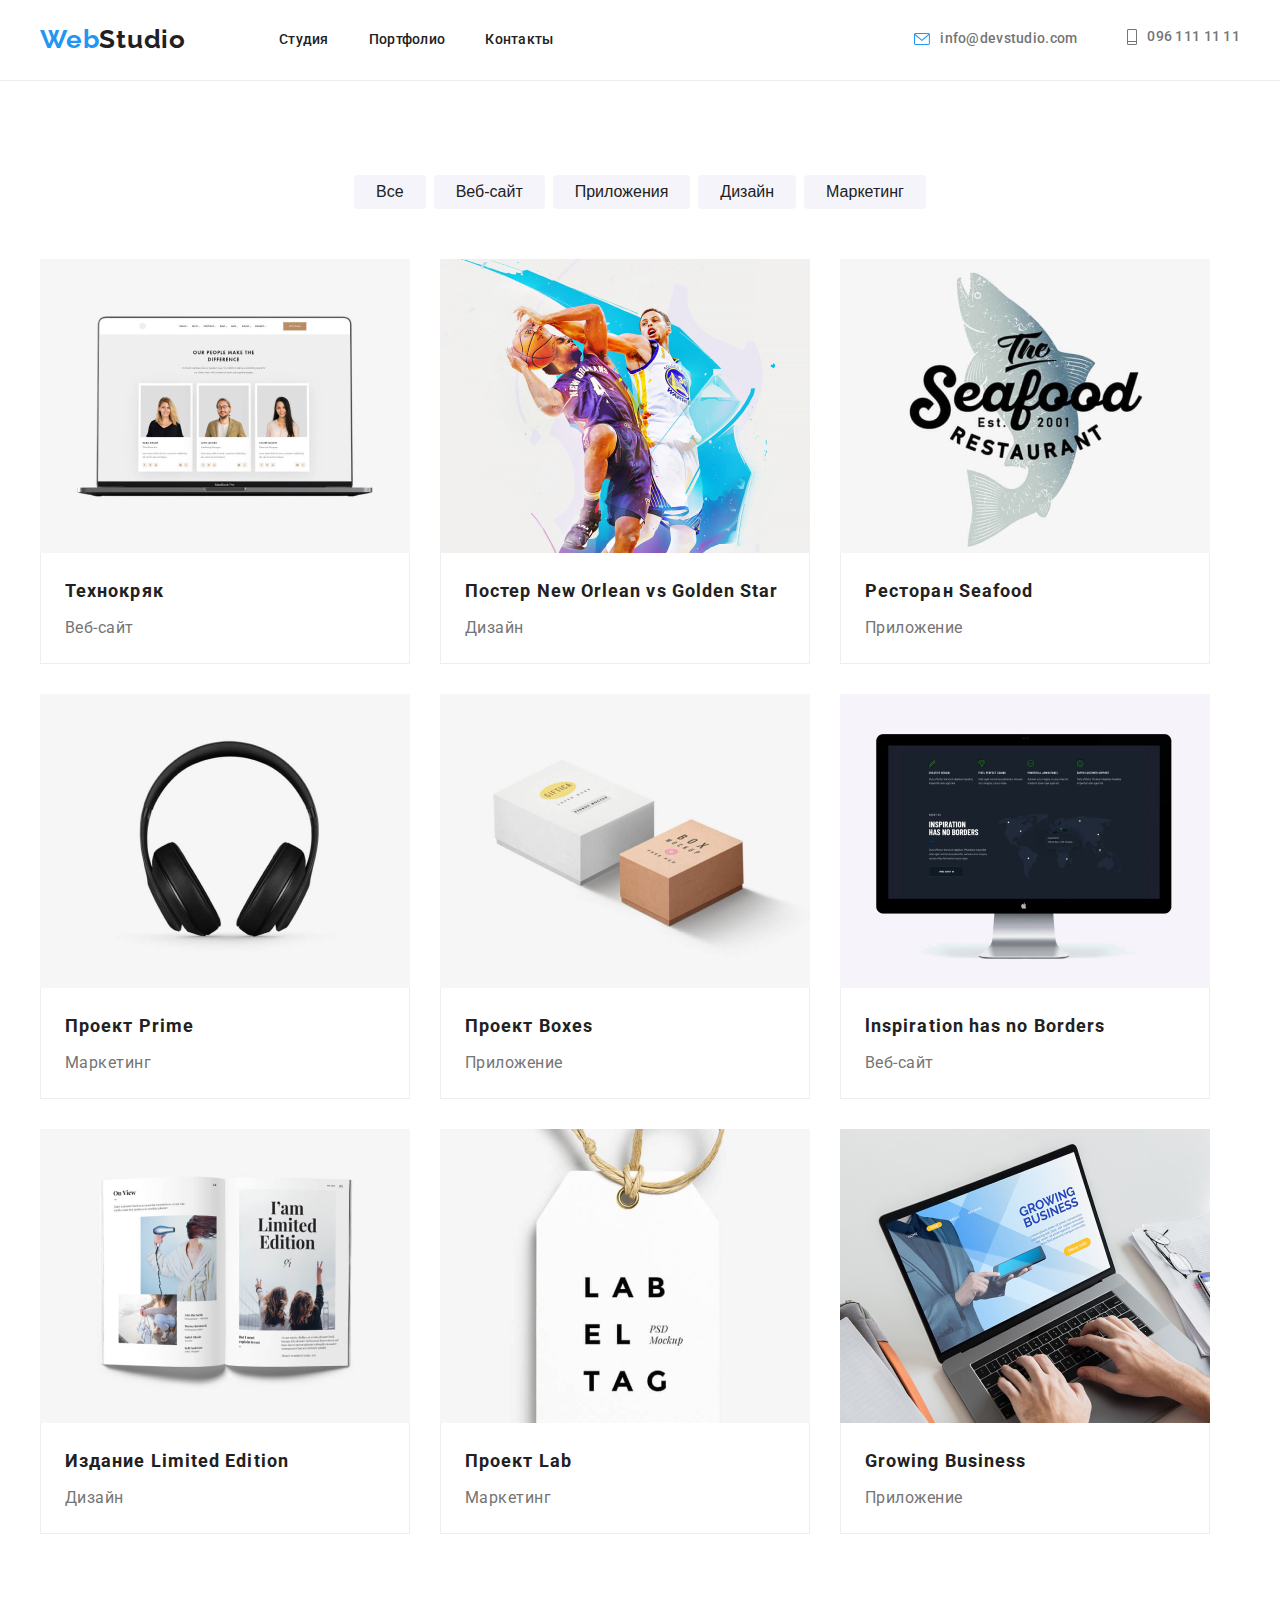
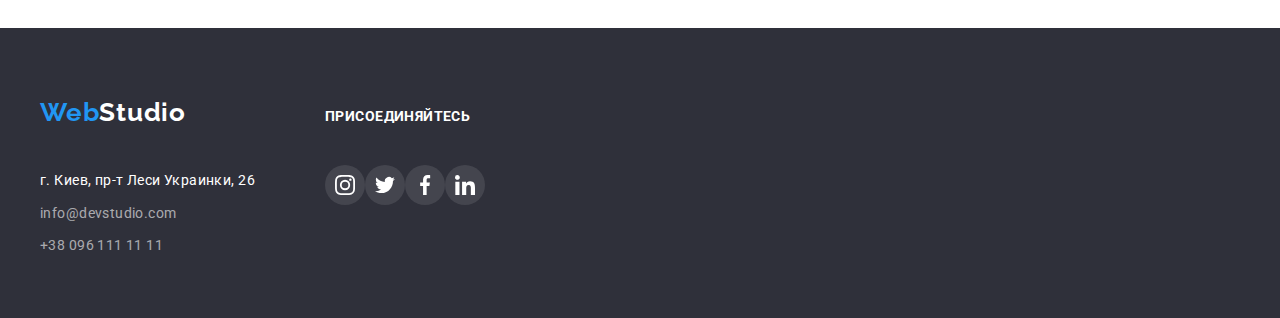
==== portfolio.html @ c47f64eb "начало" ====
<!DOCTYPE html>
<html lang="en">
<head>
    <meta charset="UTF-8">
    <meta http-equiv="X-UA-Compatible" content="IE=edge">
    <meta name="viewport" content="width=device-width, initial-scale=1.0">
    <title>Portfolio</title>
    <link rel="stylesheet" href="https://cdnjs.cloudflare.com/ajax/libs/modern-normalize/1.1.0/modern-normalize.min.css"
    integrity="sha512-wpPYUAdjBVSE4KJnH1VR1HeZfpl1ub8YT/NKx4PuQ5NmX2tKuGu6U/JRp5y+Y8XG2tV+wKQpNHVUX03MfMFn9Q=="
    crossorigin="anonymous" referrerpolicy="no-referrer">
<link rel="preconnect" href="https://fonts.gstatic.com">
<link rel="preconnect" href="https://fonts.googleapis.com">
<link rel="preconnect" href="https://fonts.gstatic.com" crossorigin>
<link href="https://fonts.googleapis.com/css2?family=Raleway:wght@700&family=Roboto:wght@400;500;700;900&display=swap" rel="stylesheet">
<link rel="stylesheet" href="./css/styles.css">
  </head>
<body>
    <!-- Шапка сайта -->
  <header class="page-header">
    <div class="container header-container">
        <nav class="nav-box">
           <a class="nav-logo" href="./index.html"><span class="logo-web">Web</span><span class="logo-studio">Studio</span></a>
        <ul class="site-nav">
             <li class="nav-item"><a href="" class="link current">Студия</a></li>
             <li class="nav-item"><a href="./portfolio.html" class="link">Портфолио</a></li>
             <li class="nav-item"><a href="" class="link">Контакты</a></li>
        </ul>
        </nav>
        <!-- Контакты -->
       <ul class="contact-nav">
        <li class="item"><a href="mailto:info@devstudio.com" class="contacts-link">
          <svg class="contact-nav-icon-f">
              <use href="./images/symbol-defs2.svg#icon-envelope-hover-1"></use>
          </svg>info@devstudio.com</a></li>
      <li class="item"><a href="tel:+380961111111" class="contacts-link">
          <svg class="contact-nav-icon-s">
              <use href="./images/symbol-defs2.svg#icon-tel-1"></use>
          </svg> 096 111 11 11</a></li>
        </ul>
    </div>
      </header>
    
    <main>
        <!-- Список кнопок-->
    <section class="section">
        <div class="container">
            <h1 class="visually-hidden">Кнопки</h1>
            <ul class="ul-filter">
             <li class="filter-item"><button type="button" class="btn">Все</button></li>
             <li class="filter-item"><button type="button" class="btn">Веб-сайт</button></li>
             <li class="filter-item"><button type="button" class="btn">Приложения</button></li>
             <li class="filter-item"><button type="button" class="btn">Дизайн</button></li>
             <li class="filter-item"><button type="button" class="btn">Маркетинг</button></li>
            </ul>
        
      
      <!-- Portfolio -->
    
      <ul class="portfolio">
            <li class="portfolio-image">
              <a href="" class="portfolio-img">
                <img src="./images/project/img.jpg" class="portfolio-photo" alt="screenshot" width="370"/>
                <div class="portfolio-name">
                  <h2 class="portfolio-title">Технокряк</h2>
                  <p class="portfolio-text">Веб-сайт</p>
                </div>
              </a> 
            </li>
           
            <li class="portfolio-image">
              <a href="" class="portfolio-img">
                <img src="./images/project/img (1).jpg" portfolio-photo alt="Poster New Orlean vs Golden Star" width="370"/>
               <div class="portfolio-name">
                  <h2 class="portfolio-title">Постер New Orlean vs Golden Star</h2>
                  <p class="portfolio-text">Дизайн</p>
               </div>
              </a>
            </li>
           
            <li class="portfolio-image">
              <a href="#" class="portfolio-img">
              <img src="./images/project/img (2).jpg" class="portfolio-photo" alt="tablet image" width="370"/>
                <div class="portfolio-name">
                  <h2 class="portfolio-title">Ресторан Seafood</h2>
                  <p class="portfolio-text">Приложение</p>
                </div>
              </a>
            </li>
           
            <li class="portfolio-image">
              <a href="#" class="portfolio-img">
              <img src="./images/project/img (3).jpg" class="portfolio-photo" alt="headphones image" width="370"/>
                <div class="portfolio-name">
                  <h2 class="portfolio-title">Проект Prime</h2>
                  <p class="portfolio-text">Маркетинг</p>
                </div>
              </a>
            </li>
          
            <li class="portfolio-image">
              <a href="#" class="portfolio-img">
              <img src="./images/project/img (4).jpg" class="portfolio-photo" alt="boxes image" width="370"/>
                <div class="portfolio-name">
                  <h2 class="portfolio-title">Проект Boxes</h2>
                  <p class="portfolio-text">Приложение</p>
                </div>
              </a>
            </li>
           
            <li class="portfolio-image">
              <a href="#" class="portfolio-img">
              <img src="./images/project/img (5).jpg" class="portfolio-photo" alt="monitor image" width="370"/>
                <div class="portfolio-name">
                   <h2 class="portfolio-title">lnspiration has no Borders</h2>
                   <p class="portfolio-text">Веб-сайт</p>
                </div>
              </a>
            </li>
           
            <li class="portfolio-image">
              <a href="#" class="portfolio-img">
              <img src="./images/project/img (6).jpg" class="portfolio-photo" alt="book image" width="370"/>
                <div class="portfolio-name">
                  <h2 class="portfolio-title">Издание Limited Edition</h2>
                  <p class="portfolio-text">Дизайн</p>
                </div>
              </a>
           </li>
           
           <li class="portfolio-image">
            <a href="#" class="portfolio-img">
            <img src="./images/project/img (7).jpg" class="portfolio-photo" alt="book image" width="370"/>
                <div class="portfolio-name">
                  <h2 class="portfolio-title">Проект Lab</h2>
                  <p class="portfolio-text">Маркетинг</p>
                </div>
              </a>
           </li>
           
           <li class="portfolio-image">
            <a href="#" class="portfolio-img">
            <img src="./images/project/img (8).jpg" class="portfolio-photo" alt="laptop image" width="370"/>
                <div class="portfolio-name">
                 <h2 class="portfolio-title">Growing Business</h2>
                 <p class="portfolio-text">Приложение</p>
                </div>
              </a>
           </li>
       </ul>
      </div>
      </section>
    </main>
    <!-- footer -->
    
    <footer class="footer">
      <div class="container footer-container">
        <div class="footer-address">
          <a class="footer-logo" href="#"><span class="f-web">Web</span><span class="f-webstudio">Studio</span></a>
          <address class="address">
            <ul class="footer-address">
              <li class="footer-item"><a href="https://www.google.com/maps/place/%D0%B1%D1%83%D0%BB%D1%8C%D0%B2%D0%B0%D1%80+%D0%9B%D0%B5%D1%81%D1%96+%D0%A3%D0%BA%D1%80%D0%B0%D1%97%D0%BD%D0%BA%D0%B8,+26,+%D0%9A%D0%B8%D1%97%D0%B2,+02000/@50.4271245,30.5353084,15.75z/data=!4m5!3m4!1s0x40d4cf0e033ecbe9:0x57a4dffefec77da0!8m2!3d50.4265807!4d30.5383858" class="address-map">г. Киев, пр-т Леси Украинки, 26</a></li>
              <li class="footer-item"><a href="mailto:info@devstudio.com" class="contacts">info@devstudio.com</a></li>
              <li class="footer-item"><a href="tel:+380961111111" class="contacts">+38 096 111 11 11</a></li>
           </ul>
          </address>
      </div>
      <div class="fsocial-title">
          <h2 class="footer-title">присоединяйтесь</h2>
          <ul class="fsocial-list">
              <li class="fsocial-list">
                  <a href="#" class="fsocial-link">
                      <svg class="fsocial-icon" width="20" height="20">
                          <use href ="./images/symbol-defs2.svg#icon-instagramfoot-2-1-1"></use>
                      </svg>
                  </a>
              </li>
              <li class="fsocial-list">
                  <a href="#" class="fsocial-link">
                      <svg class="fsocial-icon" width="20" height="20">
                          <use href ="./images/symbol-defs2.svg#icon-twitterfoot-1-1"></use>
                      </svg>
                  </a>
              </li>
              <li class="fsocial-list">
                  <a href="#" class="fsocial-link">
                      <svg class="fsocial-icon" width="20" height="20">
                          <use href ="./images/symbol-defs2.svg#icon-facebookfoot-1-1"></use>
                      </svg>
                  </a>
              </li>
              <li class="fsocial-list">
                  <a href="#" class="fsocial-link">
                      <svg class="fsocial-icon" width="20" height="20">
                          <use href ="./images/symbol-defs2.svg#icon-linkedinfoot-1-1-1"></use>
                      </svg>
                  </a>
              </li>
          </ul>
      </div>
    </div>
  </footer>

</body>
</html>
---- css/styles.css ----
:root{
    --text-color:#757575;
    --titles-text-color-first: #212121;
    --accent-color: #2196F3;
    --accent-color-text: #FFFFFF;
    --background-color: #2f303a;
    --logo-color: #000000;
    --backing-color: #f5f4fa;
    --header-color: #ececec;
    --portfolio-color: #e5e5e5;
    --clients-color:#afb1b8;
    /* --card-set-gap: 30px */

    /* первый цвет фона : #E5E5E5; */
    /* вторичный цвет фона : #F5F4FA; */
    /* цвет фона кнопок портфолио : #F5F4FA; */
    /* цвет основного текста color: #212121; */
    /* вторичный цвет #757575; */
    /* цвет акцент #2196F3; */
}
h1,
h2,
h3,
h4,
h5,
h6,
p{
    margin-top: 0;
    margin-bottom: 0;
}
img{
    display: block;
    max-width: 100%;
    height: auto;
}
body {
    font-family: Roboto, sans-serif;
    background-color: var(--accent-color-text);
    color: var(--titles-text-color-first);
    margin: 0;
    line-height: 1.5;
}
ul{
    list-style: none;
    padding-inline-start: 0;
    margin: 0;
}
a{
    text-decoration: none;
    cursor: pointer;
}
/* Cкрыть кнопки */
.visually-hidden{
    position: absolute;
    clip: rect(0 0 0 0);
    width: 1px;
    height: 1px;
    margin: -1px;
}

/* Page-header */

.page-header{
    border-bottom: 1px solid var(--header-color);
}
.header-container{
    display: flex;
    align-items: center;
}
.container{
    width: 1200px;
    margin-left: auto;
    margin-right: auto;
    padding-left: 15px;
    padding-right: 15px;
}


.nav-box{
    display: flex;
    align-items: center;
    background-color: var(--accent-color-text);
}
.nav-logo{
    margin-right: 93px;
    text-decoration: none;
    
}
.logo-web {
    font-family: Raleway, sans-serif;
    color: var(--accent-color);
    font-weight: 700;
    font-size: 26px;
    line-height: 1.19;
    letter-spacing: 0.03em;
}
.logo-web:hover,
.logo-web:focus{
    color: var(--accent-color);
}
.logo-studio {
    font-family: Raleway, sans-serif;
    color: var(--titles-text-color-first);
    font-weight: 700;
    font-size: 26px;
    line-height: 1.19;
    letter-spacing: 0.03em;
}
.logo-studio:hover,
.logo-studio:focus{
    color: var(--accent-color);
}

/* site-nav*/

.site-nav{
    display: flex;
}
.site-nav .nav-item + .nav-item{
    margin-left: 40px;
}
.site-nav .link {
    display: block; 
    color: var(--titles-text-color-first);
    font-weight: 500;
    font-size: 14px;
    line-height: 1.14;
    letter-spacing: 0.02em;
    text-decoration: none;
    padding-top: 32px;
    padding-bottom: 32px;
    }
.site-nav .link:hover,
.site-nav .link:focus {
    color: var(--accent-color);
    
}
.site-nav .link .current {
    color: var(--accent-color);
}

/* web studio -contacts*/

.contact-nav{
    display: flex;
    margin-left: auto;
}
.contact-nav .link{
    display: block;
    cursor: pointer;
}
.contact-nav .item + .item {
    margin-left: 50px;
}
.contact-nav-icon-f{
    width: 16px;
    height: 12px;
    margin-right: 10px;
    fill: currentColor;
}
.contact-nav-icon-s{
    width: 10px;
    height: 16px;
    margin-right: 10px;
    fill: currentColor;
}
.contacts-link {
    display: inline-flex;
    align-items: center;
    color: var(--text-color);
    font-weight: 500;
    font-size: 14px;
    line-height: 1.14;
    letter-spacing: 0.02em;
    
}
.contact-nav .item:last-child{
    margin-right: 0;
}
.contacts-link:hover,
.contacts-link:focus{
    color: var(--accent-color);
}
.contact-nav .nav-tel{
    color: var(--text-color);
    text-decoration: none;
}
.contact-nav .nav-tel:hover,
.contact-nav .nav-tel:focus{
    color: var(--accent-color);
}

/* Hero */

.hero{
    max-width: 1600px;
    font-family: Roboto;
    font-weight: 900;
    font-size: 44px;
    line-height: 60px;
    letter-spacing: 0.06em;
    padding-top: 200px;
    padding-bottom: 200px;
    text-align: center;
    color: var(--accent-color-text);
    background-color: var(--background-color);
    height: 600px;
    outline: 1px solid #000000;
    margin-left: auto;
    margin-right: auto;
    background-image: linear-gradient(to right, rgba(47, 48, 58, 0.4), rgba(47, 48, 58, 0.4)), url("../images/Img.jpg");
    background-position: center;
    background-repeat: no-repeat;
    background-size: cover;
}
.hero-title .centered {
    position: absolute;
    text-align: center;
    margin-bottom: 30px;
    width: 696px;
    margin-left: auto;
    margin-right: auto;
    align: center;
    color: var(--accent-color-text);
    font-weight: 900;
    font-size: 44px;
    line-height: 60px;
    letter-spacing: 0.06em;
    text-transform: uppercase;
    padding-left: 452px;
    padding-top: 280px;
}
/* Overlay */
.overlay{
    max-width: 1600px;
    height: 600px;
    outline: 1px solid #000000;
    margin-left: auto;
    margin-right: auto;
    background-image: url("../images/Img.jpg");
    background-position: center;
    background-repeat: no-repeat;
    background-size: cover;
}
/* Hero button */

.hero-button{
    color: var(--accent-color-text);
    background-color: var(--accent-color);
    font-weight: 700;
    font-size: 16px;
    line-height: 1.87;
    letter-spacing: 0.06em;
    cursor: pointer;
    text-decoration: none;
    border-radius: 4px;
    padding: 10px 32px;
    margin-top: 30px;
   }

/* Feature */
.section{
    /* outline: 1px solid tomato;  */
    padding: 94px 0;
}
.section-titles h2 {
    visibility: hidden;
}
.feature-list{
    display: flex;
}
.feature-item:first-child{
    margin-left: 0px;
}
.feature-title{
    color: var(--titles-text-color-first);
    font-weight: 700;
    font-size: 14px;
    line-height: 1.14;
    text-transform: uppercase;
    letter-spacing: 0.03em;
    margin-top: 30px;
}
.feature-text{
    margin-top: 10px;
    color: var(--text-color);
    font-size: 14px;
    line-height: 1.71;
    letter-spacing: 0.03em;
}
.feature-item{
    width: 270px;
    margin-left: 30px;
}
.feature-icon{
    display: flex;
    justify-content: center;
    align-items: center;
    height: 120px;
    background-color: var(--backing-color);
    margin-bottom: 30px;
}
.feature-icon .icon{
    width: 70px;
    height: 70px;
}
/* .feature-item::before{
    display: block;
    height: 120px;
    content: "";
    background-size: contain;
    background-repeat: no-repeat;
    background-position: center;
    background-color: var(--backing-color);
    border-radius: 4px;
}
.feature-item:nth-child(1)::before{
    background-image: url(../images/features/Group.svg);
    }
.feature-item:nth-child(2)::before{
    background-image: url(../images/features/clock\ 1.svg);
}
.feature-item:nth-child(3)::before{
    background-image: url(../images/features/diagram\ 1.svg);
}
.feature-item:nth-child(4)::before{
    background-image: url(../images/features/astronaut\ 1.svg);
} */

/* Примеры работ */

.about-us-section{
    
    padding-top: 0px;
    
}
.about-us-title{
      color: var(--titles-text-color-first);
      font-weight: 700;
      font-size: 36px;
      line-height: 1.17;
      text-align: center;
      letter-spacing: 0.03em;
}
.about-us-list{
    display: flex;
    margin-top: 50px;
    margin-left: -30px;
}
.about-us-item{
    margin-left: 30px;
}
/* .about-us-item:first-child{
    margin-left: 0px;
} */

  /* Team */
 
.team{
      /* outline: 1px solid tomato; */
      background-color: var(--backing-color);
      }
.team-container{
    margin-left: auto;
    margin-right: auto;
    padding-left: 15px;
    padding-right: 15px;

}
.team-head-title{
    margin-bottom: 50px;
    color: var(--titles-text-color-first);
    font-weight: 700;
    font-size: 36px;
    line-height: 1.17;
    text-align: center;
    letter-spacing: 0.03em;
}
.team-list{
    display: flex;
    margin-left: -30px;
}
.team-item{
    flex-basis: calc((100% / 4 - 30px));
    margin-left: 30px;
    background-color: var(--accent-color-text);
    border-radius: 0px 0px 4px 4px;
    box-shadow: 0px 4px 4px rgba(0, 0, 0, 0.15);
}
.card-content{
    padding-top: 30px;
    padding-bottom: 30px;
}
.title{
    color: var(--titles-text-color-first);
    font-weight: 500;
    font-size: 16px;
    line-height: 1.19;
    text-align: center;
    letter-spacing: 0.03em;
}
.text{
      color: var(--text-color);
      margin-top: 10px;
      font-weight: normal;
      font-size: 16px;
      line-height: 1.19;
      text-align: center;
      letter-spacing: 0.03em;
}
.social-list {
    /* outline: 1px solid red; */
    display: flex;
    justify-content: center;
    margin-top: 16px;
    
  }
  .social-item{
      width: 44px;
      height: 44px;
      margin-left: 10px;
      }
 .social-item:first-child{
     margin-left: 0;
 }
 .social-link{
     display: flex;
     align-items: center;
     justify-content: center;
     width: 100%;
     height: 100%;
     border-radius: 50%;
     color: var(--clients-color);
 }
 .social-link:hover,
 .social-link:focus{
     color: var(--accent-color-text);
     background-color: var(--accent-color);
 }
 .social-link:hover .social-icon,
 .social-link:focus .social-icon{
     fill: var(--accent-color-text);
 }
 .social-icon{
      width: 20px;
      height: 20px;
      fill: currentColor;
      }
 
 

/* Buttons */
.ul-filter{
    display: flex;
    justify-content: center;
    margin-bottom: 50px;
}
.btn{
    color: var(--titles-text-color-first);
    background-color: var(--backing-color);
    padding: 8px 22px;
    border: 1px solid transparent;
    border-style: none;
    border-radius: 4px;
    cursor: pointer;
    text-align: center;
    font-size: 16px;
}
.btn:hover,
.btn:focus{
    color: var(--accent-color-text);
    background-color: var(--accent-color);
    box-shadow: 0px 3px 1px rgba(0, 0, 0, 0.12),0px 1px 2px rgba(0, 0, 0, 0.08),0px 2px 2px rgba(0, 0, 0, 0.01);
}
.filter-item:not(:first-child) {
    margin-left: 8px;
}


  /* Портфолио */
    
.portfolio{
    display: flex;
    flex-wrap: wrap;
    margin: -15px;
    }
.portfolio-image{
    margin: 15px;
    width: 370px;
    display: block;
    }
.portfolio-img{
    display: block;
    background-color: var(--accent-color-text);
} 
.portfolio-img:hover,
.portfolio-img:focus{
    box-shadow: 1px 4px 6px rgba(0, 0, 0, 0.16),0px 4px 4px rgba(0, 0, 0, 0.06),0px 1px 1px rgba(0, 0, 0, 0.12);
}
.portfolio-title{
    color: var(--titles-text-color-first);
    font-weight: 700;
    font-size: 18px;
    line-height: 2;
    letter-spacing: 0.06em;
}
.portfolio-text{
    margin-top: 4px;
    color: var(--text-color);
    font-size: 16px;
    line-height: 1.87;
    letter-spacing: 0.03em;
}
.portfolio-name{
    padding: 20px 24px;
    border-bottom: 1px solid #eeeeee ;
    border-right: 1px solid #eeeeee;
    border-left: 1px solid #eeeeee;
}
.flex-container{
    display: flex;
    flex-wrap: wrap;
}
.flex-element{
    width: calc((100%-60) / 3);
}
.flex-element:nth-child(3n) {
    margin-right: 0;
}
.portfolio-name{
    padding: 20px 24px;
    border-bottom: 1px solid #eeeeee;
    border-right: 1px solid #eeeeee;
    border-left: 1px solid #eeeeee;
}
/* Clients */
.clients{
    padding: 94px auto;
    background-color: var(--portfolio-color);
}
.section-title{
    margin-bottom: 50px;
    font-weight: 700;
    font-size: 36px;
    line-height: 1.17;
    text-align: center;
    letter-spacing: 0.03em;
}
.client-list{
    display: flex;
    justify-content: space-between;
    margin-top: 50px;
}
.client-item{
    width: 170px;
    height: 92px;
    margin-left: 30px;
}
.client-item:first-child{
    margin-left: 0;
}
.client-link{
    display: flex;
    justify-content: center;
    align-items: center;
    color: var(--clients-color);
    border: 1px solid var(--clients-color);
    border-radius: 4px;
    width: 100%;
    height: 100%;
}
.client-link:hover,
.client-link:focus{
    color: var(--accent-color);
    border-color: var(--accent-color);
}
.client-link:hover .client-icon,
.client-link:focus .client-icon{
    fill: var(--accent-color);
}
.client-icon{
    width: 106px;
    height: 60px;
    fill: currentColor;
}
/* Footer */

.footer{
    background-color: var(--background-color);
    padding-top: 60px;
    padding-bottom: 60px;

}
.footer-container{
    display: flex;
    align-items: baseline;
}
.footer-logo{
    font-family: Raleway,sans-serif;
    color: var(--accent-color-text);
    font-weight: 700;
    font-size: 26px;
    line-height: 1.19;
    letter-spacing: 00.03em;
}
.f-web{
    color: var(--accent-color);
    font-family: Raleway;
    font-weight: 700;
    font-size: 26px;
    line-height: 1.19;
    letter-spacing: 0.03em;
}
.f-webstudio{
    font-family: Raleway;
    font-weight: 700;
    font-size: 26px;
    line-height: 1.19;
    letter-spacing: 0.03em;
}
.footer-logo:hover,
.footer-logo:focus{
    color: var(--accent-color);
}
.footer-address{
    display: inline-block;
    margin-top: 9px;
    display: block;
    color: rgba(255, 255, 255, 0.6);
    font-size: 14px;
    line-height: 1.71;
    letter-spacing: 0.03em;
    text-decoration: none;
}
.footer-item{
    margin-top: 9px;
    
}
.contacts {
    color: rgba(255, 255, 255, 0.6);
    font-style: normal;
    font-size: 14px;
    line-height: 1.71;
    letter-spacing: 0.03em;
  }
  .address-map:hover,
  .address-map:focus {
    color: var(--accent-color);
  }
  .contacts:hover,
  .contacts:focus {
    color: var(--accent-color);
  }
  .fsocial-title{
      margin-left: 70px;
  }
  .footer-title{
      color: var(--accent-color-text);
      font-weight: 700;
      font-size: 14px;
      line-height: 1.14;
      letter-spacing: 0.03em;
      text-transform: uppercase;
  }
  .fsocial-list{
      display: flex;
      justify-content: center;
      margin-top: 20px;
  }
  .fsocial-icon{
      width: 20px;
      height: 20px;
     
     
      
  }
  .fsocial-item:first-child{
      margin-left: 0;
  }
  .fsocial-link{
      display: flex;
      justify-content: center;
      align-items: center;
      width: 40px;
      height: 40px;
      border-radius: 50%;
      color: #afb1b8;
      background: rgba(255, 255, 255, 0.1);
  }
  .fsocial-icon{
      fill: var(--accent-color-text);
  }
  .fsocial-link:hover,
  .fsocial-link:focus{
      fill: var(--accent-color-text);
      background-color: var(--accent-color);
  }
  .fsocial-link:hover .fsocial-icon,
  .fsocial-link:focus .fsocial-icon{
      fill: var(--accent-color-text);
  }


/* Контакты */


.address{
    font-style: normal;
    margin-top: 20px;
    
}
.address-list{
    margin-top: 9px;
}
.address-map{
    display: inline-block;
    font-style: normal;
    margin-top: 20px;
    color: var(--accent-color-text);
    font-style: normal;
    font-size: 14px;
    line-height: 1.71;
    letter-spacing: 0.03em;
}
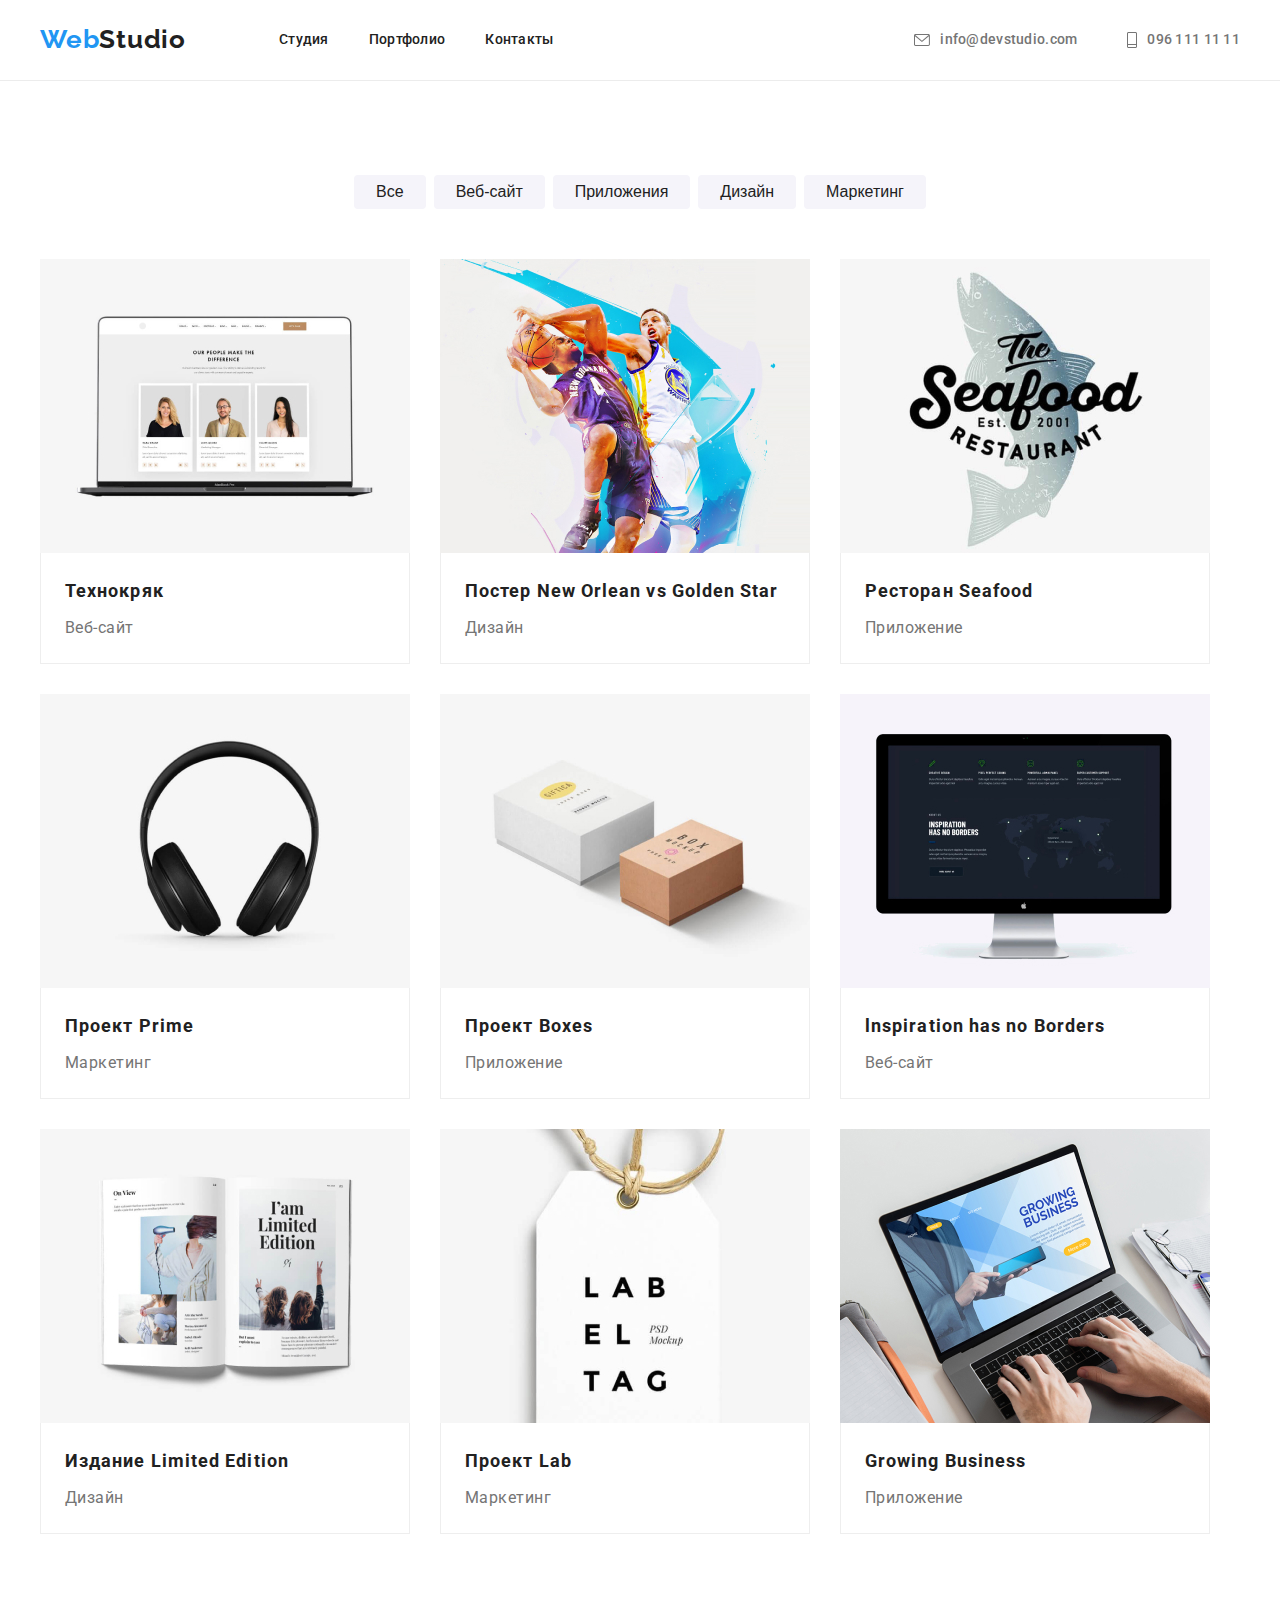
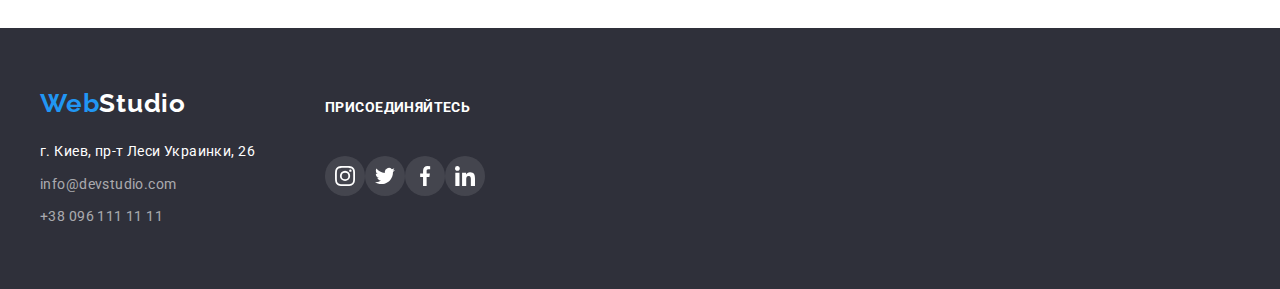
==== commit 21d2443d: "начало" ====
--- a/portfolio.html
+++ b/portfolio.html
@@ -21,8 +21,8 @@
         <nav class="nav-box">
            <a class="nav-logo" href="./index.html"><span class="logo-web">Web</span><span class="logo-studio">Studio</span></a>
         <ul class="site-nav">
-             <li class="nav-item"><a href="" class="link current">Студия</a></li>
-             <li class="nav-item"><a href="./portfolio.html" class="link">Портфолио</a></li>
+             <li class="nav-item"><a href="./index.html" class="link">Студия</a></li>
+             <li class="nav-item"><a href="" class="link current">Портфолио</a></li>
              <li class="nav-item"><a href="" class="link">Контакты</a></li>
         </ul>
         </nav>
@@ -58,8 +58,8 @@
     
       <ul class="portfolio">
             <li class="portfolio-image">
-              <a href="" class="portfolio-img">
-                <img src="./images/project/img.jpg" class="portfolio-photo" alt="screenshot" width="370"/>
+              <a href="#" class="portfolio-img">
+                <img src="./images/project/img.jpg" width="370" class="portfolio-photo" alt="screenshot">
                 <div class="portfolio-name">
                   <h2 class="portfolio-title">Технокряк</h2>
                   <p class="portfolio-text">Веб-сайт</p>
@@ -68,8 +68,8 @@
             </li>
            
             <li class="portfolio-image">
-              <a href="" class="portfolio-img">
-                <img src="./images/project/img (1).jpg" portfolio-photo alt="Poster New Orlean vs Golden Star" width="370"/>
+              <a href="#" class="portfolio-img">
+                <img src="./images/project/img1.jpg" width="370" class="portfolio-photo" alt="Poster New Orlean vs Golden Star">
                <div class="portfolio-name">
                   <h2 class="portfolio-title">Постер New Orlean vs Golden Star</h2>
                   <p class="portfolio-text">Дизайн</p>
@@ -79,7 +79,7 @@
            
             <li class="portfolio-image">
               <a href="#" class="portfolio-img">
-              <img src="./images/project/img (2).jpg" class="portfolio-photo" alt="tablet image" width="370"/>
+              <img src="./images/project/img2.jpg"  width="370" class="portfolio-photo" alt="tablet image">
                 <div class="portfolio-name">
                   <h2 class="portfolio-title">Ресторан Seafood</h2>
                   <p class="portfolio-text">Приложение</p>
@@ -89,7 +89,7 @@
            
             <li class="portfolio-image">
               <a href="#" class="portfolio-img">
-              <img src="./images/project/img (3).jpg" class="portfolio-photo" alt="headphones image" width="370"/>
+              <img src="./images/project/img3.jpg" width="370" class="portfolio-photo" alt="headphones image">
                 <div class="portfolio-name">
                   <h2 class="portfolio-title">Проект Prime</h2>
                   <p class="portfolio-text">Маркетинг</p>
@@ -99,7 +99,7 @@
           
             <li class="portfolio-image">
               <a href="#" class="portfolio-img">
-              <img src="./images/project/img (4).jpg" class="portfolio-photo" alt="boxes image" width="370"/>
+              <img src="./images/project/img4.jpg" width="370" class="portfolio-photo" alt="boxes image" >
                 <div class="portfolio-name">
                   <h2 class="portfolio-title">Проект Boxes</h2>
                   <p class="portfolio-text">Приложение</p>
@@ -109,7 +109,7 @@
            
             <li class="portfolio-image">
               <a href="#" class="portfolio-img">
-              <img src="./images/project/img (5).jpg" class="portfolio-photo" alt="monitor image" width="370"/>
+              <img src="./images/project/img5.jpg" width="370" class="portfolio-photo" alt="monitor image">
                 <div class="portfolio-name">
                    <h2 class="portfolio-title">lnspiration has no Borders</h2>
                    <p class="portfolio-text">Веб-сайт</p>
@@ -119,7 +119,7 @@
            
             <li class="portfolio-image">
               <a href="#" class="portfolio-img">
-              <img src="./images/project/img (6).jpg" class="portfolio-photo" alt="book image" width="370"/>
+              <img src="./images/project/img6.jpg" width="370" class="portfolio-photo" alt="book image">
                 <div class="portfolio-name">
                   <h2 class="portfolio-title">Издание Limited Edition</h2>
                   <p class="portfolio-text">Дизайн</p>
@@ -129,7 +129,7 @@
            
            <li class="portfolio-image">
             <a href="#" class="portfolio-img">
-            <img src="./images/project/img (7).jpg" class="portfolio-photo" alt="book image" width="370"/>
+            <img src="./images/project/img7.jpg" width="370" class="portfolio-photo" alt="book image">
                 <div class="portfolio-name">
                   <h2 class="portfolio-title">Проект Lab</h2>
                   <p class="portfolio-text">Маркетинг</p>
@@ -139,7 +139,7 @@
            
            <li class="portfolio-image">
             <a href="#" class="portfolio-img">
-            <img src="./images/project/img (8).jpg" class="portfolio-photo" alt="laptop image" width="370"/>
+            <img src="./images/project/img8.jpg" width="370" class="portfolio-photo" alt="laptop image">
                 <div class="portfolio-name">
                  <h2 class="portfolio-title">Growing Business</h2>
                  <p class="portfolio-text">Приложение</p>
@@ -170,28 +170,28 @@
               <li class="fsocial-list">
                   <a href="#" class="fsocial-link">
                       <svg class="fsocial-icon" width="20" height="20">
-                          <use href ="./images/symbol-defs2.svg#icon-instagramfoot-2-1-1"></use>
-                      </svg>
-                  </a>
-              </li>
-              <li class="fsocial-list">
-                  <a href="#" class="fsocial-link">
-                      <svg class="fsocial-icon" width="20" height="20">
-                          <use href ="./images/symbol-defs2.svg#icon-twitterfoot-1-1"></use>
-                      </svg>
-                  </a>
-              </li>
-              <li class="fsocial-list">
-                  <a href="#" class="fsocial-link">
-                      <svg class="fsocial-icon" width="20" height="20">
-                          <use href ="./images/symbol-defs2.svg#icon-facebookfoot-1-1"></use>
-                      </svg>
-                  </a>
-              </li>
-              <li class="fsocial-list">
-                  <a href="#" class="fsocial-link">
-                      <svg class="fsocial-icon" width="20" height="20">
-                          <use href ="./images/symbol-defs2.svg#icon-linkedinfoot-1-1-1"></use>
+                          <use href ="./images/symbol-defs2.svg#icon-instagram-1"></use>
+                      </svg>
+                  </a>
+              </li>
+              <li class="fsocial-list">
+                  <a href="#" class="fsocial-link">
+                      <svg class="fsocial-icon" width="20" height="20">
+                          <use href ="./images/symbol-defs2.svg#icon-twitter-1"></use>
+                      </svg>
+                  </a>
+              </li>
+              <li class="fsocial-list">
+                  <a href="#" class="fsocial-link">
+                      <svg class="fsocial-icon" width="20" height="20">
+                          <use href ="./images/symbol-defs2.svg#icon-facebook-1"></use>
+                      </svg>
+                  </a>
+              </li>
+              <li class="fsocial-list">
+                  <a href="#" class="fsocial-link">
+                      <svg class="fsocial-icon" width="20" height="20">
+                          <use href ="./images/symbol-defs2.svg#icon-linkedin-1"></use>
                       </svg>
                   </a>
               </li>
--- a/css/styles.css
+++ b/css/styles.css
@@ -47,7 +47,7 @@
 }
 a{
     text-decoration: none;
-    cursor: pointer;
+    
 }
 /* Cкрыть кнопки */
 .visually-hidden{
@@ -144,6 +144,7 @@
 .contact-nav{
     display: flex;
     margin-left: auto;
+    align-items: center;
 }
 .contact-nav .link{
     display: block;
@@ -165,7 +166,7 @@
     fill: currentColor;
 }
 .contacts-link {
-    display: inline-flex;
+    display: flex;
     align-items: center;
     color: var(--text-color);
     font-weight: 500;
@@ -193,19 +194,10 @@
 /* Hero */
 
 .hero{
+    padding: 200px 0;
     max-width: 1600px;
-    font-family: Roboto;
-    font-weight: 900;
-    font-size: 44px;
-    line-height: 60px;
-    letter-spacing: 0.06em;
-    padding-top: 200px;
-    padding-bottom: 200px;
     text-align: center;
-    color: var(--accent-color-text);
     background-color: var(--background-color);
-    height: 600px;
-    outline: 1px solid #000000;
     margin-left: auto;
     margin-right: auto;
     background-image: linear-gradient(to right, rgba(47, 48, 58, 0.4), rgba(47, 48, 58, 0.4)), url("../images/Img.jpg");
@@ -213,23 +205,13 @@
     background-repeat: no-repeat;
     background-size: cover;
 }
-.hero-title .centered {
-    position: absolute;
+.hero-title {
     text-align: center;
-    margin-bottom: 30px;
-    width: 696px;
-    margin-left: auto;
-    margin-right: auto;
-    align: center;
     color: var(--accent-color-text);
     font-weight: 900;
     font-size: 44px;
-    line-height: 60px;
-    letter-spacing: 0.06em;
-    text-transform: uppercase;
-    padding-left: 452px;
-    padding-top: 280px;
-}
+    line-height: 1.36;
+    }
 /* Overlay */
 .overlay{
     max-width: 1600px;
@@ -298,7 +280,7 @@
     align-items: center;
     height: 120px;
     background-color: var(--backing-color);
-    margin-bottom: 30px;
+    border-radius: 4px;
 }
 .feature-icon .icon{
     width: 70px;
@@ -517,6 +499,7 @@
     border-right: 1px solid #eeeeee;
     border-left: 1px solid #eeeeee;
 }
+
 .flex-container{
     display: flex;
     flex-wrap: wrap;
@@ -527,16 +510,11 @@
 .flex-element:nth-child(3n) {
     margin-right: 0;
 }
-.portfolio-name{
-    padding: 20px 24px;
-    border-bottom: 1px solid #eeeeee;
-    border-right: 1px solid #eeeeee;
-    border-left: 1px solid #eeeeee;
-}
+
 /* Clients */
 .clients{
     padding: 94px auto;
-    background-color: var(--portfolio-color);
+    
 }
 .section-title{
     margin-bottom: 50px;
@@ -549,7 +527,7 @@
 .client-list{
     display: flex;
     justify-content: space-between;
-    margin-top: 50px;
+    
 }
 .client-item{
     width: 170px;
@@ -583,6 +561,7 @@
     height: 60px;
     fill: currentColor;
 }
+
 /* Footer */
 
 .footer{
@@ -602,6 +581,7 @@
     font-size: 26px;
     line-height: 1.19;
     letter-spacing: 00.03em;
+    margin-bottom: 20px;
 }
 .f-web{
     color: var(--accent-color);
@@ -624,7 +604,6 @@
 }
 .footer-address{
     display: inline-block;
-    margin-top: 9px;
     display: block;
     color: rgba(255, 255, 255, 0.6);
     font-size: 14px;
@@ -632,10 +611,7 @@
     letter-spacing: 0.03em;
     text-decoration: none;
 }
-.footer-item{
-    margin-top: 9px;
-    
-}
+
 .contacts {
     color: rgba(255, 255, 255, 0.6);
     font-style: normal;
@@ -662,18 +638,27 @@
       letter-spacing: 0.03em;
       text-transform: uppercase;
   }
+
+  .footer-item{
+      margin-top: 9px;
+      
+  }
+  .footer-item:last-child{
+    margin-bottom: 0;
+}
   .fsocial-list{
       display: flex;
       justify-content: center;
       margin-top: 20px;
+      
+  }
+  .fsocial-item{
+      margin-left: 10px;
   }
   .fsocial-icon{
       width: 20px;
       height: 20px;
-     
-     
-      
-  }
+    }
   .fsocial-item:first-child{
       margin-left: 0;
   }
@@ -715,7 +700,6 @@
 .address-map{
     display: inline-block;
     font-style: normal;
-    margin-top: 20px;
     color: var(--accent-color-text);
     font-style: normal;
     font-size: 14px;
